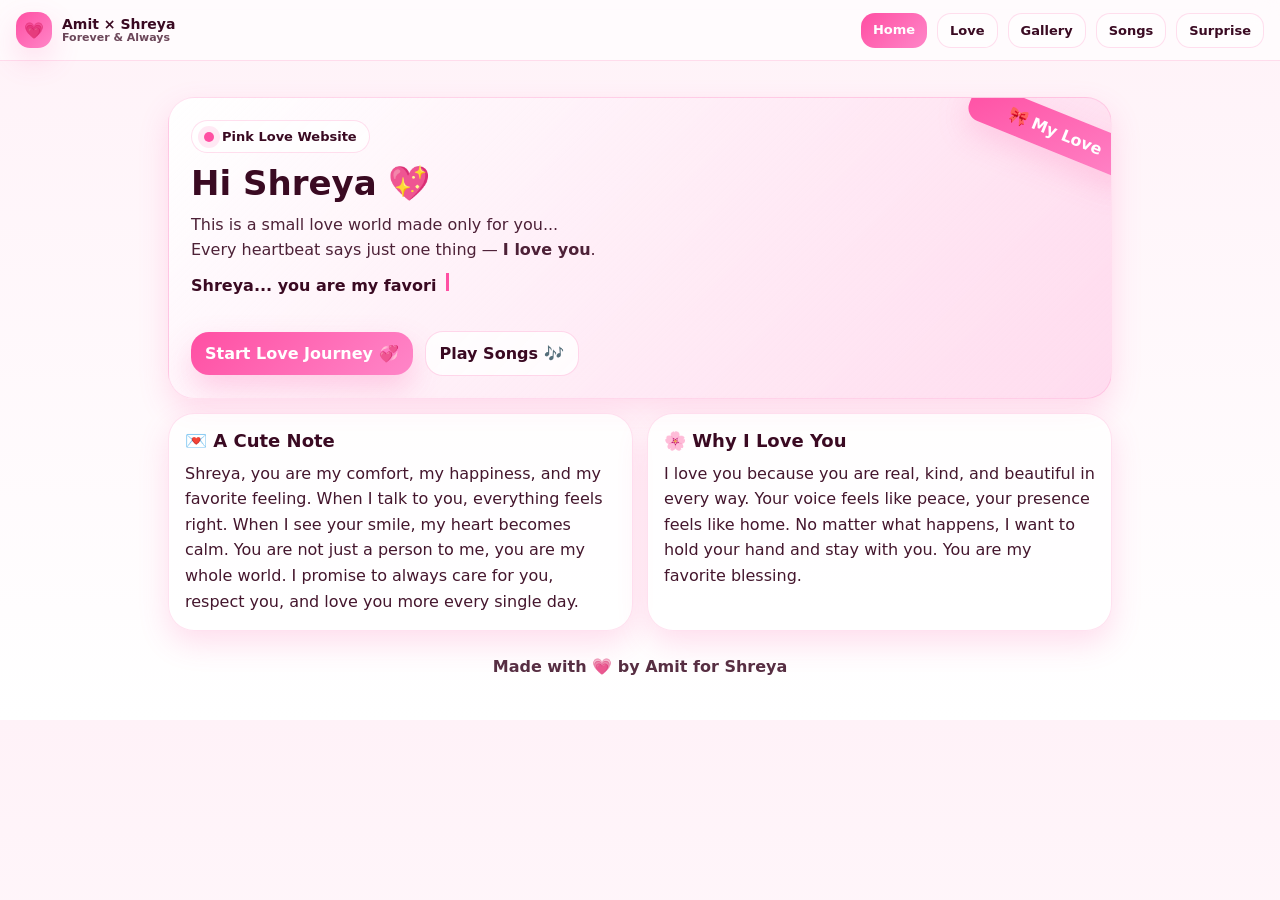
==== index.html @ 37e329e8 "Add files via upload" ====
<!doctype html>
<html lang="en">
<head>
  <meta charset="UTF-8" />
  <meta name="viewport" content="width=device-width, initial-scale=1.0" />
  <title>Amit ❤️ Shreya</title>
  <link rel="stylesheet" href="style.css" />
</head>
<body>
  <div class="heart-layer"></div>

  <div class="nav">
    <div class="nav-inner">
      <div class="brand">
        <div class="logo">💗</div>
        <div>
          <div style="font-size:14px;line-height:1;font-weight:900;">Amit × Shreya</div>
          <div style="font-size:11px;opacity:.75;font-weight:800;">Forever & Always</div>
        </div>
      </div>

      <div class="links">
        <a href="index.html">Home</a>
        <a href="love.html">Love</a>
        <a href="gallery.html">Gallery</a>
        <a href="songs.html">Songs</a>
        <a href="surprise.html">Surprise</a>
      </div>
    </div>
  </div>

  <div class="content">
    <div class="container">
      
<div class="hero">
  <div class="ribbon">🎀 My Love</div>
  <div class="badge"><span class="dot"></span> Pink Love Website</div>
  <h1>Hi Shreya 💖</h1>
  <p>
    This is a small love world made only for you...<br/>
    Every heartbeat says just one thing — <b>I love you</b>.
  </p>

  <div class="typing" id="typing"></div>

  <div class="row" style="margin-top:14px;">
    <a class="btn" href="love.html">Start Love Journey 💞</a>
    <a class="btn secondary" href="songs.html">Play Songs 🎶</a>
  </div>
</div>

<div class="grid">
  <div class="card span6">
    <h2>💌 A Cute Note</h2>
    <p>
      Shreya, you are my comfort, my happiness, and my favorite feeling.
      When I talk to you, everything feels right. When I see your smile,
      my heart becomes calm. You are not just a person to me, you are my
      whole world. I promise to always care for you, respect you, and love
      you more every single day.
    </p>
  </div>

  <div class="card span6">
    <h2>🌸 Why I Love You</h2>
    <p>
      I love you because you are real, kind, and beautiful in every way.
      Your voice feels like peace, your presence feels like home.
      No matter what happens, I want to hold your hand and stay with you.
      You are my favorite blessing.
    </p>
  </div>
</div>

      <div class="footer">Made with 💗 by Amit for Shreya</div>
    </div>
  </div>

  <script src="app.js"></script>
  
<script>
const messages = [
  "Shreya... you are my favorite person 💗",
  "I love you more than words can explain 💞",
  "You are my heart, my smile, my peace 🎀",
  "Forever yours — Amit 💖"
];

let i=0, j=0;
const typingEl = document.getElementById("typing");

function type(){
  if(!typingEl) return;
  const text = messages[i];
  typingEl.innerHTML = text.slice(0, j) + '<span class="cursor"></span>';
  j++;

  if(j <= text.length){
    setTimeout(type, 55);
  }else{
    setTimeout(()=>{
      j = 0;
      i = (i+1) % messages.length;
      type();
    }, 1100);
  }
}
type();
</script>

</body>
</html>
---- style.css ----
:root{
  --pink1:#ff4fa3;
  --pink2:#ff86c8;
  --pink3:#ffd1ea;
  --bg:#fff2f8;
  --card:#ffffffcc;
  --text:#3a0a22;
  --shadow: 0 12px 30px rgba(255,79,163,.18);
}

*{box-sizing:border-box}
html,body{margin:0;padding:0;font-family:system-ui,-apple-system,Segoe UI,Roboto,Arial,sans-serif;background:linear-gradient(180deg,var(--bg),#fff);color:var(--text);overflow-x:hidden}

a{color:inherit;text-decoration:none}
.container{max-width:980px;margin:0 auto;padding:18px}

.nav{
  position:sticky;top:0;z-index:50;
  backdrop-filter: blur(12px);
  background: rgba(255,255,255,.65);
  border-bottom:1px solid rgba(255,79,163,.18);
}
.nav-inner{display:flex;align-items:center;justify-content:space-between;gap:12px;padding:12px 16px}
.brand{display:flex;align-items:center;gap:10px;font-weight:800}
.brand .logo{
  width:36px;height:36px;border-radius:14px;
  display:grid;place-items:center;
  background:linear-gradient(135deg,var(--pink1),var(--pink2));
  color:white;box-shadow:var(--shadow)
}
.links{display:flex;gap:10px;flex-wrap:wrap;justify-content:flex-end}
.links a{
  padding:9px 12px;border-radius:14px;
  font-weight:700;font-size:13px;
  border:1px solid rgba(255,79,163,.18);
  background:rgba(255,255,255,.55);
}
.links a.active{
  background:linear-gradient(135deg,var(--pink1),var(--pink2));
  color:white;border:none;
}

.hero{
  margin-top:18px;
  padding:22px;border-radius:26px;
  background:linear-gradient(135deg,#fff,rgba(255,134,200,.25));
  box-shadow:var(--shadow);
  border:1px solid rgba(255,79,163,.16);
  position:relative;
  overflow:hidden;
}
.hero h1{margin:0;font-size:28px}
.hero p{margin:10px 0 0;opacity:.9;line-height:1.55}
.badge{
  display:inline-flex;align-items:center;gap:8px;
  padding:8px 12px;border-radius:999px;
  background:rgba(255,255,255,.7);
  border:1px solid rgba(255,79,163,.18);
  font-weight:700;font-size:13px;
  margin-bottom:10px;
}
.badge .dot{
  width:10px;height:10px;border-radius:50%;
  background:var(--pink1);
  box-shadow:0 0 0 6px rgba(255,79,163,.12);
}

.grid{
  display:grid;gap:14px;margin-top:14px;
  grid-template-columns: repeat(12, 1fr);
}
.card{
  grid-column: span 12;
  background:rgba(255,255,255,.72);
  border:1px solid rgba(255,79,163,.16);
  box-shadow:var(--shadow);
  border-radius:26px;
  padding:16px;
  overflow:hidden;
  position:relative;
}
.card h2{margin:0 0 10px;font-size:18px}
.card p{margin:0;line-height:1.6;opacity:.95}

.btn{
  display:inline-flex;align-items:center;justify-content:center;gap:10px;
  padding:12px 14px;border-radius:18px;
  border:none;cursor:pointer;
  background:linear-gradient(135deg,var(--pink1),var(--pink2));
  color:white;font-weight:900;
  box-shadow:0 14px 30px rgba(255,79,163,.25);
  transition: transform .15s ease;
}
.btn:active{transform:scale(.98)}
.btn.secondary{
  background:rgba(255,255,255,.8);
  border:1px solid rgba(255,79,163,.22);
  color:var(--text);
  box-shadow:none;
  font-weight:800;
}
.btn.small{padding:10px 12px;border-radius:16px;font-size:13px}

.row{display:flex;gap:12px;flex-wrap:wrap;align-items:center}

.typing{
  font-size:16px;
  font-weight:800;
  margin-top:10px;
  min-height:44px;
}
.cursor{
  display:inline-block;
  width:10px;height:18px;
  border-right:3px solid var(--pink1);
  margin-left:3px;
  animation: blink .8s infinite;
}
@keyframes blink{0%,50%{opacity:1}51%,100%{opacity:0}}

.footer{
  opacity:.85;
  text-align:center;
  padding:26px 10px;
  font-weight:700;
}

.ribbon{
  position:absolute;top:14px;right:-34px;
  transform: rotate(22deg);
  background:linear-gradient(135deg,var(--pink1),var(--pink2));
  color:white;
  padding:10px 40px;
  font-weight:900;
  border-radius:14px;
  box-shadow:var(--shadow);
}

.photo{
  width:100%;
  border-radius:22px;
  border:1px solid rgba(255,79,163,.18);
  box-shadow:0 12px 25px rgba(0,0,0,.12);
  object-fit:cover;
  aspect-ratio: 4 / 5;
}

.note{
  margin-top:12px;
  padding:14px;
  border-radius:22px;
  background:rgba(255,255,255,.78);
  border:1px solid rgba(255,79,163,.16);
  line-height:1.65;
  font-weight:650;
}

.slideshow{
  width:100%;
  border-radius:24px;
  overflow:hidden;
  border:1px solid rgba(255,79,163,.18);
  box-shadow:var(--shadow);
  position:relative;
  aspect-ratio: 4 / 5;
}
.slide{
  position:absolute;inset:0;
  background-size:cover;
  background-position:center;
  opacity:0;
  transform: scale(1.05);
  transition: opacity 1.2s ease, transform 1.2s ease;
}
.slide.active{opacity:1;transform:scale(1.0)}

.player{
  display:flex;flex-direction:column;gap:12px;
}
.song{
  display:flex;align-items:center;justify-content:space-between;gap:10px;
  padding:12px;border-radius:20px;
  background:rgba(255,255,255,.75);
  border:1px solid rgba(255,79,163,.16);
}
.song .meta{display:flex;flex-direction:column;gap:2px}
.song .meta .title{font-weight:900}
.song .meta .sub{font-weight:700;opacity:.75;font-size:12px}

.heart-layer{
  position:fixed;inset:0;pointer-events:none;z-index:1;
  overflow:hidden;
}

.heart{
  position:absolute;
  font-size:18px;
  opacity:.85;
  animation: fall linear forwards;
  filter: drop-shadow(0 8px 10px rgba(255,79,163,.25));
}

@keyframes fall{
  from{transform:translateY(-10vh) rotate(0deg);opacity:0}
  10%{opacity:.9}
  to{transform:translateY(110vh) rotate(360deg);opacity:0}
}

.content{
  position:relative;
  z-index:2;
}

@media (min-width: 760px){
  .hero h1{font-size:34px}
  .card.span6{grid-column: span 6}
  .card.span7{grid-column: span 7}
  .card.span5{grid-column: span 5}
}
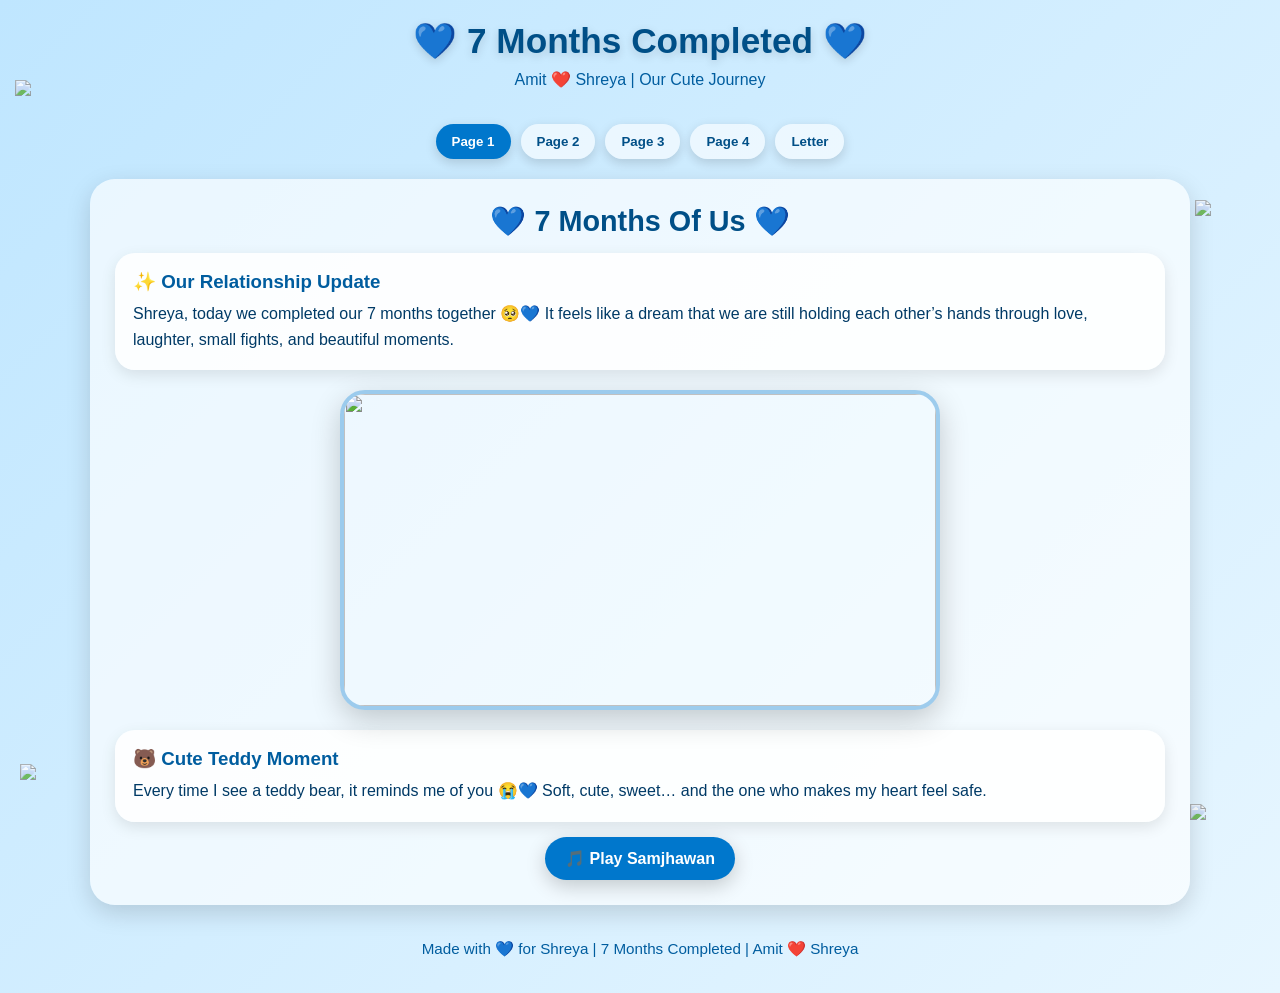
==== commit ea29faaf: "Add files via upload" ====
--- a/index.html
+++ b/index.html
@@ -1,112 +1,549 @@
-<!doctype html>
+<!DOCTYPE html>
 <html lang="en">
 <head>
   <meta charset="UTF-8" />
   <meta name="viewport" content="width=device-width, initial-scale=1.0" />
-  <title>Amit ❤️ Shreya</title>
-  <link rel="stylesheet" href="style.css" />
+  <title>7 Months Completed 💙 | Amit & Shreya</title>
+
+  <style>
+    *{
+      margin:0;
+      padding:0;
+      box-sizing:border-box;
+      font-family: "Poppins", sans-serif;
+    }
+
+    body{
+      background: linear-gradient(135deg, #bfe6ff, #e7f6ff);
+      overflow-x: hidden;
+      color: #003a66;
+    }
+
+    .hearts{
+      position: fixed;
+      top: 0;
+      left: 0;
+      width: 100%;
+      height: 100%;
+      pointer-events: none;
+      z-index: 0;
+      overflow: hidden;
+    }
+
+    .heart{
+      position: absolute;
+      bottom: -50px;
+      font-size: 20px;
+      opacity: 0.7;
+      animation: floatUp 8s linear infinite;
+    }
+
+    @keyframes floatUp {
+      0% { transform: translateY(0) scale(1); opacity: 0.9; }
+      100% { transform: translateY(-120vh) scale(1.5); opacity: 0; }
+    }
+
+    header{
+      text-align: center;
+      padding: 20px;
+      z-index: 2;
+      position: relative;
+    }
+
+    header h1{
+      font-size: 2.2rem;
+      color: #004f87;
+      text-shadow: 0 3px 10px rgba(0,0,0,0.15);
+    }
+
+    header p{
+      font-size: 1rem;
+      margin-top: 8px;
+      color: #005d9f;
+    }
+
+    .container{
+      width: 95%;
+      max-width: 1100px;
+      margin: auto;
+      position: relative;
+      z-index: 2;
+    }
+
+    .nav{
+      display: flex;
+      justify-content: center;
+      gap: 10px;
+      flex-wrap: wrap;
+      margin: 15px 0;
+    }
+
+    .nav button{
+      padding: 10px 16px;
+      border: none;
+      border-radius: 30px;
+      background: rgba(255,255,255,0.6);
+      color: #004f87;
+      cursor: pointer;
+      font-weight: 600;
+      transition: 0.3s;
+      box-shadow: 0 4px 12px rgba(0,0,0,0.15);
+    }
+
+    .nav button:hover{
+      transform: translateY(-2px);
+      background: rgba(255,255,255,0.9);
+    }
+
+    .nav button.active{
+      background: #0077cc;
+      color: white;
+    }
+
+    .page{
+      display: none;
+      padding: 25px;
+      background: rgba(255,255,255,0.65);
+      border-radius: 25px;
+      margin: 20px 0;
+      box-shadow: 0 8px 25px rgba(0,0,0,0.15);
+      animation: fadeIn 0.6s ease;
+    }
+
+    @keyframes fadeIn{
+      from{ opacity:0; transform: translateY(15px); }
+      to{ opacity:1; transform: translateY(0px); }
+    }
+
+    .page.active{
+      display: block;
+    }
+
+    .big-title{
+      text-align: center;
+      font-size: 1.8rem;
+      margin-bottom: 15px;
+      color: #004f87;
+    }
+
+    .teddy-box{
+      display: flex;
+      justify-content: center;
+      align-items: center;
+      gap: 20px;
+      flex-wrap: wrap;
+      margin-top: 15px;
+    }
+
+    .teddy-box img{
+      width: 150px;
+      border-radius: 20px;
+      box-shadow: 0 5px 20px rgba(0,0,0,0.15);
+      animation: bounce 2s infinite;
+    }
+
+    @keyframes bounce{
+      0%,100%{ transform: translateY(0); }
+      50%{ transform: translateY(-10px); }
+    }
+
+    .card{
+      padding: 18px;
+      background: rgba(255,255,255,0.85);
+      border-radius: 20px;
+      box-shadow: 0 5px 15px rgba(0,0,0,0.1);
+      margin: 15px 0;
+    }
+
+    .card h3{
+      color: #005d9f;
+      margin-bottom: 8px;
+    }
+
+    .card p{
+      font-size: 1rem;
+      line-height: 1.6;
+      color: #003a66;
+    }
+
+    /* Photo Page */
+    .photo-box{
+      text-align: center;
+    }
+
+    .photo-box img{
+      width: 90%;
+      max-width: 380px;
+      border-radius: 25px;
+      margin-top: 15px;
+      box-shadow: 0 10px 25px rgba(0,0,0,0.2);
+      border: 4px solid rgba(0,119,204,0.4);
+      animation: pop 0.8s ease;
+    }
+
+    @keyframes pop{
+      from{ transform: scale(0.8); opacity: 0; }
+      to{ transform: scale(1); opacity: 1; }
+    }
+
+    .caption{
+      margin-top: 12px;
+      font-size: 1.05rem;
+      font-weight: 600;
+      color: #004f87;
+    }
+
+    /* Slider */
+    .slider{
+      width: 100%;
+      max-width: 600px;
+      height: 320px;
+      margin: 20px auto;
+      border-radius: 25px;
+      overflow: hidden;
+      box-shadow: 0 10px 30px rgba(0,0,0,0.2);
+      border: 4px solid rgba(0,119,204,0.35);
+      position: relative;
+    }
+
+    .slides{
+      display: flex;
+      width: 400%;
+      height: 100%;
+      animation: slide 12s infinite;
+    }
+
+    .slides img{
+      width: 100%;
+      height: 100%;
+      object-fit: cover;
+    }
+
+    @keyframes slide{
+      0%{ transform: translateX(0); }
+      25%{ transform: translateX(0); }
+      30%{ transform: translateX(-100%); }
+      50%{ transform: translateX(-100%); }
+      55%{ transform: translateX(-200%); }
+      75%{ transform: translateX(-200%); }
+      80%{ transform: translateX(-300%); }
+      100%{ transform: translateX(-300%); }
+    }
+
+    /* Letter */
+    .letter{
+      background: rgba(255,255,255,0.9);
+      border-radius: 25px;
+      padding: 20px;
+      box-shadow: 0 8px 25px rgba(0,0,0,0.15);
+      line-height: 1.8;
+      font-size: 1.05rem;
+      position: relative;
+      overflow: hidden;
+    }
+
+    .letter::before{
+      content:"💙";
+      position:absolute;
+      top:-10px;
+      right: 10px;
+      font-size: 50px;
+      opacity: 0.2;
+      transform: rotate(15deg);
+    }
+
+    .music-box{
+      text-align: center;
+      margin-top: 15px;
+    }
+
+    .music-btn{
+      background: #0077cc;
+      color: white;
+      padding: 12px 20px;
+      border-radius: 30px;
+      border: none;
+      font-size: 1rem;
+      cursor: pointer;
+      font-weight: 700;
+      transition: 0.3s;
+      box-shadow: 0 6px 20px rgba(0,0,0,0.2);
+    }
+
+    .music-btn:hover{
+      background: #005fa3;
+      transform: translateY(-2px);
+    }
+
+    footer{
+      text-align: center;
+      padding: 15px;
+      font-size: 0.95rem;
+      color: #005d9f;
+      margin-bottom: 20px;
+      z-index: 2;
+      position: relative;
+    }
+
+    /* Cute floating teddy stickers */
+    .sticker{
+      position: fixed;
+      width: 70px;
+      opacity: 0.8;
+      z-index: 1;
+      animation: stickerFloat 4s ease-in-out infinite;
+    }
+
+    @keyframes stickerFloat{
+      0%,100%{ transform: translateY(0px); }
+      50%{ transform: translateY(-15px); }
+    }
+
+    .st1{ top: 80px; left: 15px; }
+    .st2{ top: 200px; right: 15px; }
+    .st3{ bottom: 120px; left: 20px; }
+    .st4{ bottom: 80px; right: 20px; }
+
+  </style>
 </head>
+
 <body>
-  <div class="heart-layer"></div>
-
-  <div class="nav">
-    <div class="nav-inner">
-      <div class="brand">
-        <div class="logo">💗</div>
-        <div>
-          <div style="font-size:14px;line-height:1;font-weight:900;">Amit × Shreya</div>
-          <div style="font-size:11px;opacity:.75;font-weight:800;">Forever & Always</div>
+
+  <!-- Hearts Background -->
+  <div class="hearts" id="hearts"></div>
+
+  <!-- Teddy Stickers (GIF/PNG) -->
+  <img src="assets/gifs/teddy.gif" class="sticker st1">
+  <img src="assets/gifs/teddy.gif" class="sticker st2">
+  <img src="assets/gifs/teddy.gif" class="sticker st3">
+  <img src="assets/gifs/teddy.gif" class="sticker st4">
+
+  <header>
+    <h1>💙 7 Months Completed 💙</h1>
+    <p>Amit ❤️ Shreya | Our Cute Journey</p>
+  </header>
+
+  <div class="container">
+
+    <div class="nav">
+      <button class="active" onclick="showPage(1)">Page 1</button>
+      <button onclick="showPage(2)">Page 2</button>
+      <button onclick="showPage(3)">Page 3</button>
+      <button onclick="showPage(4)">Page 4</button>
+      <button onclick="showPage(5)">Letter</button>
+    </div>
+
+    <!-- PAGE 1 -->
+    <div class="page active" id="page1">
+      <h2 class="big-title">💙 7 Months Of Us 💙</h2>
+
+      <div class="card">
+        <h3>✨ Our Relationship Update</h3>
+        <p>
+          Shreya, today we completed our 7 months together 🥺💙  
+          It feels like a dream that we are still holding each other’s hands through love, laughter, small fights,
+          and beautiful moments.
+        </p>
+      </div>
+
+      <div class="slider">
+        <div class="slides">
+          <img src="assets/images/photo1.jpg">
+          <img src="assets/images/photo2.jpg">
+          <img src="assets/images/photo3.jpg">
+          <img src="assets/images/photo4.jpg">
         </div>
       </div>
 
-      <div class="links">
-        <a href="index.html">Home</a>
-        <a href="love.html">Love</a>
-        <a href="gallery.html">Gallery</a>
-        <a href="songs.html">Songs</a>
-        <a href="surprise.html">Surprise</a>
+      <div class="card">
+        <h3>🐻 Cute Teddy Moment</h3>
+        <p>
+          Every time I see a teddy bear, it reminds me of you 😭💙  
+          Soft, cute, sweet… and the one who makes my heart feel safe.
+        </p>
+      </div>
+
+      <div class="music-box">
+        <button class="music-btn" onclick="toggleMusic()">🎵 Play Samjhawan</button>
       </div>
     </div>
+
+    <!-- PAGE 2 -->
+    <div class="page" id="page2">
+      <h2 class="big-title">📸 Photo 1 - Our Happy Memory</h2>
+
+      <div class="photo-box">
+        <img src="assets/images/photo1.jpg" alt="Photo 1">
+        <div class="caption">💙 This moment was pure happiness</div>
+      </div>
+
+      <div class="card">
+        <h3>😂 Funny Incident</h3>
+        <p>
+          Remember that time when we were talking seriously… and suddenly one of us said something so dumb
+          that we both started laughing like kids? 🤣💙  
+          That laughter is my favorite sound.
+        </p>
+      </div>
+
+      <div class="card">
+        <h3>❤️ Love Incident</h3>
+        <p>
+          The way you care about me in small things… like asking if I ate food, or if I reached home safely…
+          that makes me fall in love again and again 💙🥺
+        </p>
+      </div>
+    </div>
+
+    <!-- PAGE 3 -->
+    <div class="page" id="page3">
+      <h2 class="big-title">📸 Photo 2 - Our Cute Day</h2>
+
+      <div class="photo-box">
+        <img src="assets/images/photo2.jpg" alt="Photo 2">
+        <div class="caption">🐻 You are my comfort place</div>
+      </div>
+
+      <div class="card">
+        <h3>😂 Another Funny Incident</h3>
+        <p>
+          The way we fight over small things like "who loves more" 🤭💙  
+          But deep inside we both know... it’s equal, endless, and forever.
+        </p>
+      </div>
+
+      <div class="card">
+        <h3>❤️ Special Love Moment</h3>
+        <p>
+          The best part of my day is when I see your message or hear your voice.  
+          It feels like my whole stress disappears instantly 💙✨
+        </p>
+      </div>
+    </div>
+
+    <!-- PAGE 4 -->
+    <div class="page" id="page4">
+      <h2 class="big-title">📸 Photo 3 & 4 - Our Strong Bond</h2>
+
+      <div class="photo-box">
+        <img src="assets/images/photo3.jpg" alt="Photo 3">
+        <div class="caption">💙 Even silence feels beautiful with you</div>
+      </div>
+
+      <div class="photo-box">
+        <img src="assets/images/photo4.jpg" alt="Photo 4">
+        <div class="caption">🫶 Together is my favorite place</div>
+      </div>
+
+      <div class="card">
+        <h3>😤 Fight Incident (But Still Love)</h3>
+        <p>
+          Yes, we fought sometimes… sometimes I got angry, sometimes you got angry.  
+          But the best part is… we never gave up on each other 💙🥺  
+          Our fights only proved that we care.
+        </p>
+      </div>
+
+      <div class="card">
+        <h3>🤝 Promise</h3>
+        <p>
+          No matter what happens, I want us to always fix things together.  
+          Because you are not just my love, you are my best friend too 💙✨
+        </p>
+      </div>
+    </div>
+
+    <!-- PAGE 5 -->
+    <div class="page" id="page5">
+      <h2 class="big-title">💌 A Letter For Shreya 💙</h2>
+
+      <div class="teddy-box">
+        <img src="assets/gifs/teddy.gif" alt="Teddy">
+        <div class="letter">
+          <p>
+            Dear Shreya 💙,<br><br>
+
+            Today we completed 7 months together and I still can’t believe how lucky I am to have you.  
+            You are my happiness, my peace, my cutest reason to smile. 🥺💙<br><br>
+
+            I know I am not perfect. Sometimes I get angry, sometimes I say wrong things,
+            sometimes I become stubborn... but one thing is always true — I LOVE YOU. ❤️<br><br>
+
+            Thank you for staying with me, for understanding me, for loving me even when I’m not at my best.
+            You are my teddy bear, my comfort, my heartbeat. 🐻💙<br><br>
+
+            I promise I will keep trying to become better for you.
+            I want to celebrate not just 7 months, but 7 years and forever with you. 💍✨<br><br>
+
+            Happy 7 Months Anniversary, My Love 💙<br><br>
+
+            Yours Forever,<br>
+            <b>Amit 💙</b>
+          </p>
+        </div>
+      </div>
+    </div>
+
   </div>
 
-  <div class="content">
-    <div class="container">
-      
-<div class="hero">
-  <div class="ribbon">🎀 My Love</div>
-  <div class="badge"><span class="dot"></span> Pink Love Website</div>
-  <h1>Hi Shreya 💖</h1>
-  <p>
-    This is a small love world made only for you...<br/>
-    Every heartbeat says just one thing — <b>I love you</b>.
-  </p>
-
-  <div class="typing" id="typing"></div>
-
-  <div class="row" style="margin-top:14px;">
-    <a class="btn" href="love.html">Start Love Journey 💞</a>
-    <a class="btn secondary" href="songs.html">Play Songs 🎶</a>
-  </div>
-</div>
-
-<div class="grid">
-  <div class="card span6">
-    <h2>💌 A Cute Note</h2>
-    <p>
-      Shreya, you are my comfort, my happiness, and my favorite feeling.
-      When I talk to you, everything feels right. When I see your smile,
-      my heart becomes calm. You are not just a person to me, you are my
-      whole world. I promise to always care for you, respect you, and love
-      you more every single day.
-    </p>
-  </div>
-
-  <div class="card span6">
-    <h2>🌸 Why I Love You</h2>
-    <p>
-      I love you because you are real, kind, and beautiful in every way.
-      Your voice feels like peace, your presence feels like home.
-      No matter what happens, I want to hold your hand and stay with you.
-      You are my favorite blessing.
-    </p>
-  </div>
-</div>
-
-      <div class="footer">Made with 💗 by Amit for Shreya</div>
-    </div>
-  </div>
-
-  <script src="app.js"></script>
-  
-<script>
-const messages = [
-  "Shreya... you are my favorite person 💗",
-  "I love you more than words can explain 💞",
-  "You are my heart, my smile, my peace 🎀",
-  "Forever yours — Amit 💖"
-];
-
-let i=0, j=0;
-const typingEl = document.getElementById("typing");
-
-function type(){
-  if(!typingEl) return;
-  const text = messages[i];
-  typingEl.innerHTML = text.slice(0, j) + '<span class="cursor"></span>';
-  j++;
-
-  if(j <= text.length){
-    setTimeout(type, 55);
-  }else{
-    setTimeout(()=>{
-      j = 0;
-      i = (i+1) % messages.length;
-      type();
-    }, 1100);
-  }
-}
-type();
-</script>
+  <footer>
+    Made with 💙 for Shreya | 7 Months Completed | Amit ❤️ Shreya
+  </footer>
+
+  <!-- Music -->
+  <audio id="bgMusic" loop>
+    <source src="assets/songs/samjhawan.mp3" type="audio/mpeg">
+  </audio>
+
+  <script>
+    function showPage(pageNo){
+      let pages = document.querySelectorAll(".page");
+      let buttons = document.querySelectorAll(".nav button");
+
+      pages.forEach(p => p.classList.remove("active"));
+      buttons.forEach(b => b.classList.remove("active"));
+
+      document.getElementById("page" + pageNo).classList.add("active");
+      buttons[pageNo - 1].classList.add("active");
+    }
+
+    // Hearts Generator
+    const hearts = document.getElementById("hearts");
+    const heartIcons = ["💙","💙","💙","🩵","🩵","💙","🩵"];
+
+    function createHeart(){
+      const heart = document.createElement("div");
+      heart.classList.add("heart");
+      heart.innerText = heartIcons[Math.floor(Math.random() * heartIcons.length)];
+      heart.style.left = Math.random() * 100 + "vw";
+      heart.style.fontSize = (Math.random() * 20 + 15) + "px";
+      heart.style.animationDuration = (Math.random() * 4 + 5) + "s";
+
+      hearts.appendChild(heart);
+
+      setTimeout(() => {
+        heart.remove();
+      }, 9000);
+    }
+
+    setInterval(createHeart, 400);
+
+    // Music Toggle
+    let music = document.getElementById("bgMusic");
+    let isPlaying = false;
+
+    function toggleMusic(){
+      if(!isPlaying){
+        music.play();
+        isPlaying = true;
+        document.querySelector(".music-btn").innerText = "⏸ Pause Samjhawan";
+      } else {
+        music.pause();
+        isPlaying = false;
+        document.querySelector(".music-btn").innerText = "🎵 Play Samjhawan";
+      }
+    }
+  </script>
 
 </body>
 </html>
